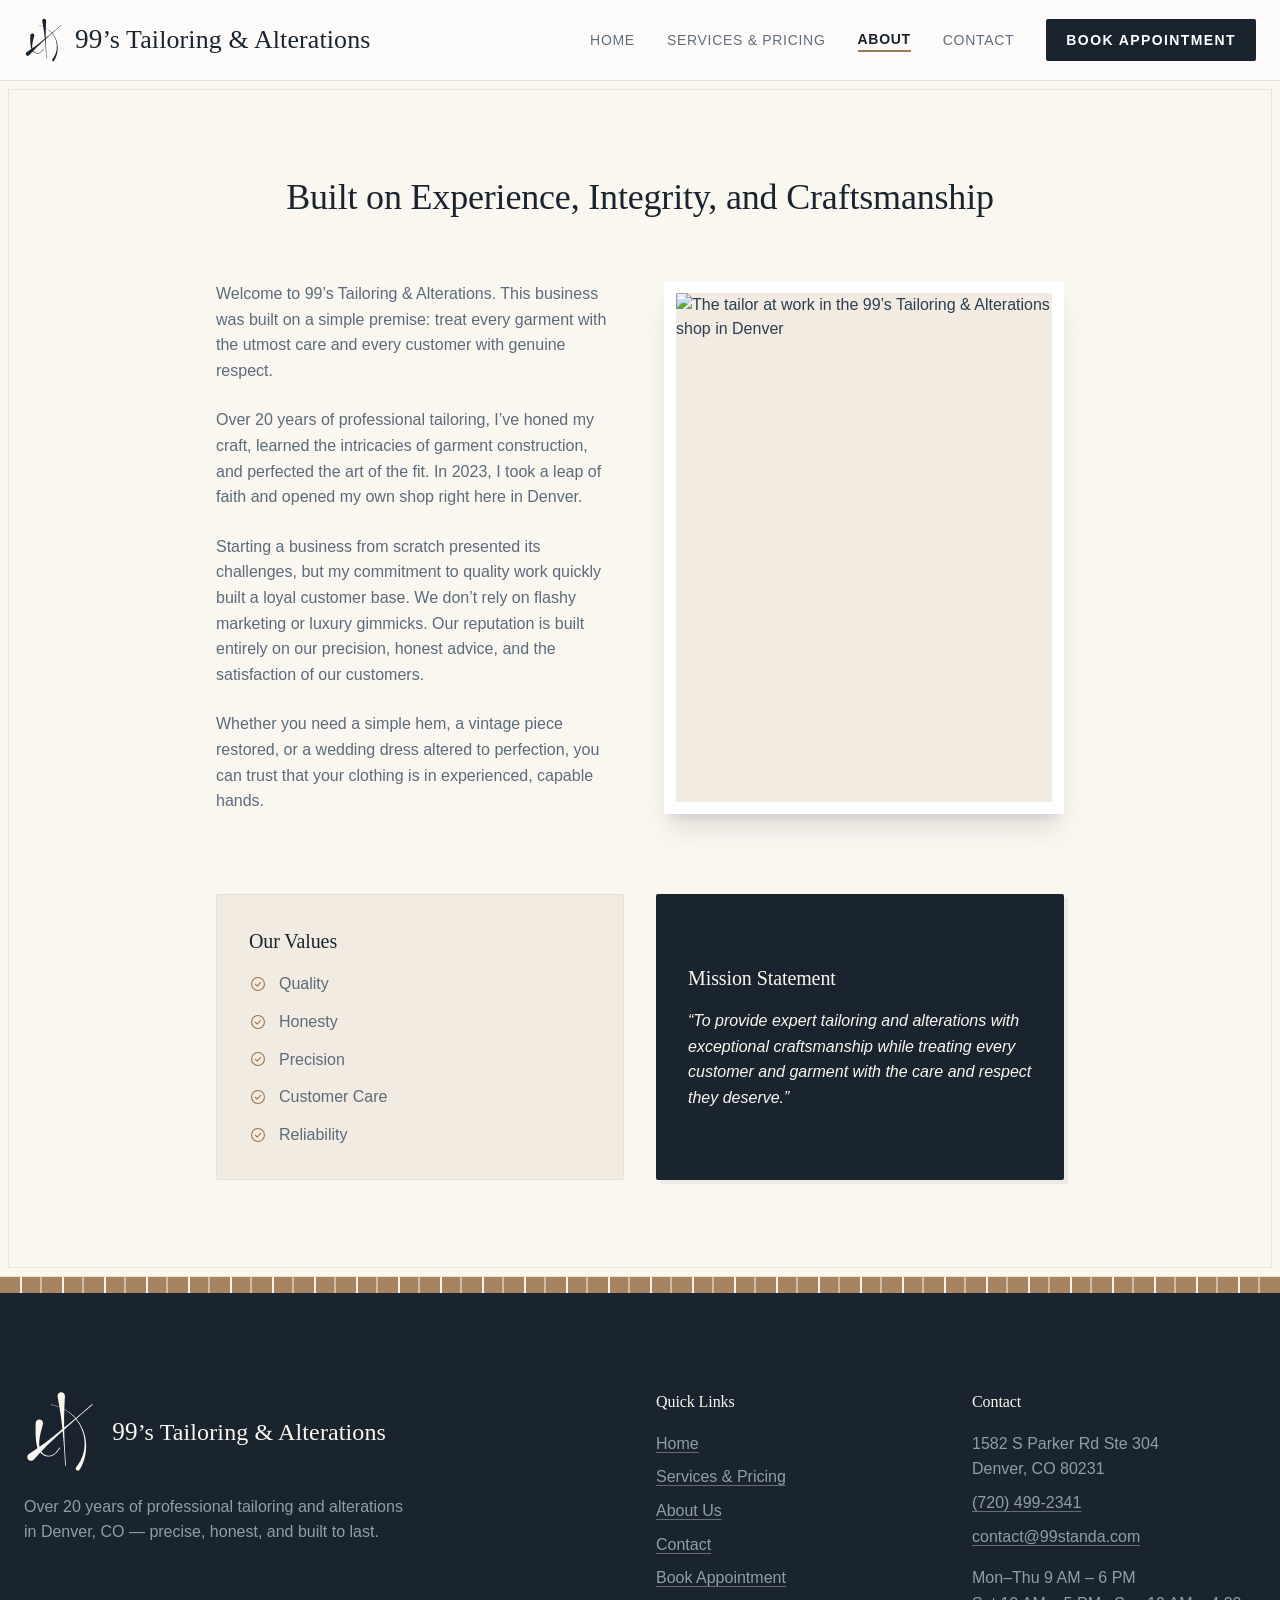
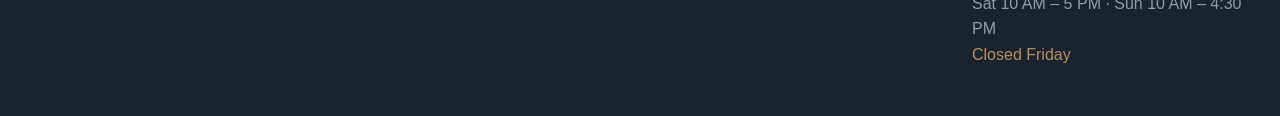
==== about/index.html @ 4c219a0f "Add files via upload" ====
<!DOCTYPE html>
<html lang="en-US">
<head>
<meta charset="UTF-8">
<meta name="viewport" content="width=device-width, initial-scale=1.0">
<title>About the Shop | 99’s Tailoring &amp; Alterations, Denver</title>
<meta name="description" content="Over 20 years at the bench. A one-person Denver tailoring shop built on precision, honest pricing and work that fits before it leaves.">
<link rel="canonical" href="https://www.99standa.com/about/">
<link rel="icon" type="image/svg+xml" href="../favicon.svg">
<link rel="alternate icon" type="image/png" href="../favicon.png">
<meta name="theme-color" content="#1A242F">
<meta property="og:type" content="website">
<meta property="og:site_name" content="99’s Tailoring &amp; Alterations">
<meta property="og:locale" content="en_US">
<meta property="og:title" content="About the Shop | 99’s Tailoring &amp; Alterations, Denver">
<meta property="og:description" content="Over 20 years at the bench. A one-person Denver tailoring shop built on precision, honest pricing and work that fits before it leaves.">
<meta property="og:url" content="https://www.99standa.com/about/">
<meta property="og:image" content="https://www.99standa.com/assets/img/og-image.jpg">
<meta property="og:image:width" content="1200">
<meta property="og:image:height" content="630">
<meta property="og:image:alt" content="Trimming a seam on a navy suit jacket at the sewing machine">
<meta name="twitter:card" content="summary_large_image">
<link rel="stylesheet" href="../assets/styles.css">

</head>
<body class="p-about bg-slate-50 text-slate-800 antialiased selection:bg-slate-200 selection:text-slate-900 flex flex-col min-h-screen">

<a class="skip-link" href="#main">Skip to content</a>

<svg width="0" height="0" style="position:absolute" aria-hidden="true" focusable="false"><defs>
      <symbol id="i-check-circle" viewBox="0 0 24 24">
        <circle cx="12" cy="12" r="8.6"/><path d="m8.4 12.2 2.5 2.5 4.7-4.9"/>
      </symbol>
      <symbol id="i-menu" viewBox="0 0 24 24"><path d="M4 7h16M4 12h16M4 17h16"/></symbol>
    </defs></svg>

<header class="bg-white/80 backdrop-blur-md border-b border-slate-200 sticky top-0 z-50">
      <div class="max-w-7xl mx-auto px-4 sm:px-6 h-20 flex items-center justify-between gap-3">
        <a href="../" class="flex items-center gap-2.5 sm:gap-3 min-w-0" aria-label="99&rsquo;s Tailoring &amp; Alterations — home">
          <img class="brand-mark" src="../assets/logo-navy.svg" alt="" width="39" height="46">
          <span class="brand-name text-slate-900 text-[1.02rem] sm:text-[1.34rem] lg:text-[1.5rem] xl:text-[1.62rem]"><span class="num">99</span>&rsquo;s Tailoring &amp; Alterations</span>
        </a>
        <nav aria-label="Main" class="hidden lg:flex items-center gap-5 xl:gap-8">
          <a href="../" class="nav-link text-sm font-medium text-slate-500 hover:text-slate-900 transition-colors">Home</a>
          <a href="../services/" class="nav-link text-sm font-medium text-slate-500 hover:text-slate-900 transition-colors">Services &amp; Pricing</a>
          <a href="../about/" class="nav-link text-sm text-slate-900 font-semibold" aria-current="page">About</a>
          <a href="../contact/" class="nav-link text-sm font-medium text-slate-500 hover:text-slate-900 transition-colors">Contact</a>
          <a href="../book/" class="bg-slate-900 text-white px-5 py-2.5 rounded-md text-sm font-medium hover:bg-slate-800 transition-colors shadow-sm">Book Appointment</a>
        </nav>
        <button id="mobile-menu-btn" class="lg:hidden text-slate-600 hover:text-slate-900 focus:outline-none flex-none" aria-label="Menu" aria-expanded="false" aria-controls="mobile-menu">
          <svg aria-hidden="true" focusable="false" class="ic ic-ink text-2xl" style="width:1.5rem;height:1.5rem"><use href="#i-menu"></use></svg>
        </button>
      </div>
      <nav id="mobile-menu" aria-label="Mobile" class="hidden lg:hidden bg-white border-b border-slate-200 absolute w-full left-0 top-20 shadow-sm">
        <div class="flex flex-col px-6 py-4 space-y-4">
          <a href="../" class="nav-link text-sm font-medium text-slate-500 hover:text-slate-900 block">Home</a>
          <a href="../services/" class="nav-link text-sm font-medium text-slate-500 hover:text-slate-900 block">Services &amp; Pricing</a>
          <a href="../about/" class="nav-link text-sm text-slate-900 font-semibold block" aria-current="page">About</a>
          <a href="../contact/" class="nav-link text-sm font-medium text-slate-500 hover:text-slate-900 block">Contact</a>
          <a href="../book/" class="nav-link text-sm font-medium text-slate-500 hover:text-slate-900 block">Book Appointment</a>
        </div>
      </nav>
    </header>

<main id="main" class="flex-grow flex flex-col bg-white">

        <section class="py-16 md:py-24 border-b border-slate-200">
          <div class="max-w-4xl mx-auto px-6">
            <div class="text-center mb-16">
              <h1 class="text-3xl md:text-4xl font-medium tracking-tight text-slate-900 mb-6">Built on Experience, Integrity, and Craftsmanship</h1>
            </div>
            <div class="grid md:grid-cols-2 gap-12 items-start mb-20">
              <div class="space-y-6 text-sm text-slate-600 leading-relaxed">
                <p>Welcome to 99&rsquo;s Tailoring &amp; Alterations. This business was built on a simple premise: treat every garment with the utmost care and every customer with genuine respect.</p>
                <p>Over 20 years of professional tailoring, I&rsquo;ve honed my craft, learned the intricacies of garment construction, and perfected the art of the fit. In 2023, I took a leap of faith and opened my own shop right here in Denver.</p>
                <p>Starting a business from scratch presented its challenges, but my commitment to quality work quickly built a loyal customer base. We don&rsquo;t rely on flashy marketing or luxury gimmicks. Our reputation is built entirely on our precision, honest advice, and the satisfaction of our customers.</p>
                <p>Whether you need a simple hem, a vintage piece restored, or a wedding dress altered to perfection, you can trust that your clothing is in experienced, capable hands.</p>
              </div>
              <div class="bg-slate-100 rounded-none overflow-hidden border-[12px] border-white shadow-xl aspect-[3/4]">
                <img src="../assets/img/about-shop.jpg" alt="The tailor at work in the 99&rsquo;s Tailoring &amp; Alterations shop in Denver" class="w-full h-full object-cover">
              </div>
            </div>
            <div class="grid md:grid-cols-2 gap-8">
              <div class="bg-slate-50 border border-slate-200 p-8 rounded-lg">
                <h2 class="text-xl font-medium tracking-tight text-slate-900 mb-4">Our Values</h2>
                <ul class="space-y-3">
                  <li class="flex items-center gap-3 text-sm text-slate-600"><svg aria-hidden="true" focusable="false" class="ic" style="width:18px;height:18px"><use href="#i-check-circle"></use></svg>Quality</li>
                  <li class="flex items-center gap-3 text-sm text-slate-600"><svg aria-hidden="true" focusable="false" class="ic" style="width:18px;height:18px"><use href="#i-check-circle"></use></svg>Honesty</li>
                  <li class="flex items-center gap-3 text-sm text-slate-600"><svg aria-hidden="true" focusable="false" class="ic" style="width:18px;height:18px"><use href="#i-check-circle"></use></svg>Precision</li>
                  <li class="flex items-center gap-3 text-sm text-slate-600"><svg aria-hidden="true" focusable="false" class="ic" style="width:18px;height:18px"><use href="#i-check-circle"></use></svg>Customer Care</li>
                  <li class="flex items-center gap-3 text-sm text-slate-600"><svg aria-hidden="true" focusable="false" class="ic" style="width:18px;height:18px"><use href="#i-check-circle"></use></svg>Reliability</li>
                </ul>
              </div>
              <div class="bg-slate-900 text-white p-8 rounded-lg shadow-sm flex flex-col justify-center theme-dark">
                <h2 class="text-xl font-medium tracking-tight mb-4 text-white">Mission Statement</h2>
                <p class="text-sm text-slate-300 leading-relaxed italic">&ldquo;To provide expert tailoring and alterations with exceptional craftsmanship while treating every customer and garment with the care and respect they deserve.&rdquo;</p>
              </div>
            </div>
          </div>
        </section>
</main>

<div class="w-full h-4 bg-[#9E7954] opacity-90" style="background-image: repeating-linear-gradient(to right, transparent, transparent 20px, #FAF6F0 20px, #FAF6F0 22px, transparent 22px, transparent 40px, rgba(250,246,240,0.5) 40px, rgba(250,246,240,0.5) 42px);"></div>
<footer class="bg-white border-t border-slate-200 py-12 mt-auto">
      <div class="max-w-7xl mx-auto px-6 grid md:grid-cols-4 gap-8">
        <div class="md:col-span-2">
          <div class="flex items-center gap-4 mb-5">
            <img class="brand-mark" src="../assets/logo-cream.svg" alt="" width="72" height="84">
            <span class="brand-name text-xl md:text-2xl" style="white-space:normal"><span class="num">99</span>&rsquo;s Tailoring &amp; Alterations</span>
          </div>
          <p class="text-sm text-slate-500 max-w-sm leading-relaxed mb-6">Over 20 years of professional tailoring and alterations in Denver, CO — precise, honest, and built to last.</p>
        </div>
        <div>
          <h2 class="text-sm font-medium text-slate-900 mb-4">Quick Links</h2>
          <ul class="space-y-2 text-sm text-slate-500">
            <li><a href="../" class="hover:text-slate-900 transition-colors">Home</a></li>
            <li><a href="../services/" class="hover:text-slate-900 transition-colors">Services &amp; Pricing</a></li>
            <li><a href="../about/" class="hover:text-slate-900 transition-colors">About Us</a></li>
            <li><a href="../contact/" class="hover:text-slate-900 transition-colors">Contact</a></li>
            <li><a href="../book/" class="hover:text-slate-900 transition-colors">Book Appointment</a></li>
          </ul>
        </div>
        <div>
          <h2 class="text-sm font-medium text-slate-900 mb-4">Contact</h2>
          <ul class="space-y-2 text-sm text-slate-500">
            <li>1582 S Parker Rd Ste 304<br>Denver, CO 80231</li>
            <li><a href="tel:+17204992341" class="hover:text-slate-900 transition-colors">(720) 499-2341</a></li>
            <li><a href="mailto:contact@99standa.com" class="hover:text-slate-900 transition-colors">contact@99standa.com</a></li>
            <li class="pt-2">Mon–Thu 9 AM – 6 PM<br>Sat 10 AM – 5 PM · Sun 10 AM – 4:30 PM<br><span class="text-slate-400">Closed Friday</span></li>
          </ul>
        </div>
      </div>
    </footer>

<script src="../assets/site.js" defer></script>

</body>
</html>
---- assets/styles.css ----
/* 99's Tailoring & Alterations
   Self-hosted typefaces, the Tailwind utilities these pages use, then the
   site's own styles. */
/* Typefaces served from this site, not from Google. Removes a
   third-party dependency and one round trip on every page load. */
@font-face{font-family:'Inter';font-style:normal;font-weight:400;font-display:swap;src:url('fonts/inter-latin-400-normal.woff2') format('woff2');}
@font-face{font-family:'Inter';font-style:normal;font-weight:500;font-display:swap;src:url('fonts/inter-latin-500-normal.woff2') format('woff2');}
@font-face{font-family:'Inter';font-style:normal;font-weight:600;font-display:swap;src:url('fonts/inter-latin-600-normal.woff2') format('woff2');}
@font-face{font-family:'EB Garamond';font-style:normal;font-weight:400;font-display:swap;src:url('fonts/eb-garamond-latin-400-normal.woff2') format('woff2');}
@font-face{font-family:'EB Garamond';font-style:normal;font-weight:500;font-display:swap;src:url('fonts/eb-garamond-latin-500-normal.woff2') format('woff2');}
@font-face{font-family:'EB Garamond';font-style:normal;font-weight:600;font-display:swap;src:url('fonts/eb-garamond-latin-600-normal.woff2') format('woff2');}
@font-face{font-family:'EB Garamond';font-style:italic;font-weight:400;font-display:swap;src:url('fonts/eb-garamond-latin-400-italic.woff2') format('woff2');}
@font-face{font-family:'Cormorant Garamond';font-style:normal;font-weight:500;font-display:swap;src:url('fonts/cormorant-garamond-latin-500-normal.woff2') format('woff2');}
@font-face{font-family:'Cormorant Garamond';font-style:italic;font-weight:400;font-display:swap;src:url('fonts/cormorant-garamond-latin-400-italic.woff2') format('woff2');}
*,:after,:before{--tw-border-spacing-x:0;--tw-border-spacing-y:0;--tw-translate-x:0;--tw-translate-y:0;--tw-rotate:0;--tw-skew-x:0;--tw-skew-y:0;--tw-scale-x:1;--tw-scale-y:1;--tw-pan-x: ;--tw-pan-y: ;--tw-pinch-zoom: ;--tw-scroll-snap-strictness:proximity;--tw-gradient-from-position: ;--tw-gradient-via-position: ;--tw-gradient-to-position: ;--tw-ordinal: ;--tw-slashed-zero: ;--tw-numeric-figure: ;--tw-numeric-spacing: ;--tw-numeric-fraction: ;--tw-ring-inset: ;--tw-ring-offset-width:0px;--tw-ring-offset-color:#fff;--tw-ring-color:rgba(59,130,246,.5);--tw-ring-offset-shadow:0 0 #0000;--tw-ring-shadow:0 0 #0000;--tw-shadow:0 0 #0000;--tw-shadow-colored:0 0 #0000;--tw-blur: ;--tw-brightness: ;--tw-contrast: ;--tw-grayscale: ;--tw-hue-rotate: ;--tw-invert: ;--tw-saturate: ;--tw-sepia: ;--tw-drop-shadow: ;--tw-backdrop-blur: ;--tw-backdrop-brightness: ;--tw-backdrop-contrast: ;--tw-backdrop-grayscale: ;--tw-backdrop-hue-rotate: ;--tw-backdrop-invert: ;--tw-backdrop-opacity: ;--tw-backdrop-saturate: ;--tw-backdrop-sepia: ;--tw-contain-size: ;--tw-contain-layout: ;--tw-contain-paint: ;--tw-contain-style: }::backdrop{--tw-border-spacing-x:0;--tw-border-spacing-y:0;--tw-translate-x:0;--tw-translate-y:0;--tw-rotate:0;--tw-skew-x:0;--tw-skew-y:0;--tw-scale-x:1;--tw-scale-y:1;--tw-pan-x: ;--tw-pan-y: ;--tw-pinch-zoom: ;--tw-scroll-snap-strictness:proximity;--tw-gradient-from-position: ;--tw-gradient-via-position: ;--tw-gradient-to-position: ;--tw-ordinal: ;--tw-slashed-zero: ;--tw-numeric-figure: ;--tw-numeric-spacing: ;--tw-numeric-fraction: ;--tw-ring-inset: ;--tw-ring-offset-width:0px;--tw-ring-offset-color:#fff;--tw-ring-color:rgba(59,130,246,.5);--tw-ring-offset-shadow:0 0 #0000;--tw-ring-shadow:0 0 #0000;--tw-shadow:0 0 #0000;--tw-shadow-colored:0 0 #0000;--tw-blur: ;--tw-brightness: ;--tw-contrast: ;--tw-grayscale: ;--tw-hue-rotate: ;--tw-invert: ;--tw-saturate: ;--tw-sepia: ;--tw-drop-shadow: ;--tw-backdrop-blur: ;--tw-backdrop-brightness: ;--tw-backdrop-contrast: ;--tw-backdrop-grayscale: ;--tw-backdrop-hue-rotate: ;--tw-backdrop-invert: ;--tw-backdrop-opacity: ;--tw-backdrop-saturate: ;--tw-backdrop-sepia: ;--tw-contain-size: ;--tw-contain-layout: ;--tw-contain-paint: ;--tw-contain-style: }/*! tailwindcss v3.4.17 | MIT License | https://tailwindcss.com*/*,:after,:before{box-sizing:border-box;border:0 solid #e5e7eb}:after,:before{--tw-content:""}:host,html{line-height:1.5;-webkit-text-size-adjust:100%;-moz-tab-size:4;-o-tab-size:4;tab-size:4;font-family:ui-sans-serif,system-ui,sans-serif,Apple Color Emoji,Segoe UI Emoji,Segoe UI Symbol,Noto Color Emoji;font-feature-settings:normal;font-variation-settings:normal;-webkit-tap-highlight-color:transparent}body{margin:0;line-height:inherit}hr{height:0;color:inherit;border-top-width:1px}abbr:where([title]){-webkit-text-decoration:underline dotted;text-decoration:underline dotted}h1,h2,h3,h4,h5,h6{font-size:inherit;font-weight:inherit}a{color:inherit;text-decoration:inherit}b,strong{font-weight:bolder}code,kbd,pre,samp{font-family:ui-monospace,SFMono-Regular,Menlo,Monaco,Consolas,Liberation Mono,Courier New,monospace;font-feature-settings:normal;font-variation-settings:normal;font-size:1em}small{font-size:80%}sub,sup{font-size:75%;line-height:0;position:relative;vertical-align:baseline}sub{bottom:-.25em}sup{top:-.5em}table{text-indent:0;border-color:inherit;border-collapse:collapse}button,input,optgroup,select,textarea{font-family:inherit;font-feature-settings:inherit;font-variation-settings:inherit;font-size:100%;font-weight:inherit;line-height:inherit;letter-spacing:inherit;color:inherit;margin:0;padding:0}button,select{text-transform:none}button,input:where([type=button]),input:where([type=reset]),input:where([type=submit]){-webkit-appearance:button;background-color:transparent;background-image:none}:-moz-focusring{outline:auto}:-moz-ui-invalid{box-shadow:none}progress{vertical-align:baseline}::-webkit-inner-spin-button,::-webkit-outer-spin-button{height:auto}[type=search]{-webkit-appearance:textfield;outline-offset:-2px}::-webkit-search-decoration{-webkit-appearance:none}::-webkit-file-upload-button{-webkit-appearance:button;font:inherit}summary{display:list-item}blockquote,dd,dl,figure,h1,h2,h3,h4,h5,h6,hr,p,pre{margin:0}fieldset{margin:0}fieldset,legend{padding:0}menu,ol,ul{list-style:none;margin:0;padding:0}dialog{padding:0}textarea{resize:vertical}input::-moz-placeholder,textarea::-moz-placeholder{opacity:1;color:#9ca3af}input::placeholder,textarea::placeholder{opacity:1;color:#9ca3af}[role=button],button{cursor:pointer}:disabled{cursor:default}audio,canvas,embed,iframe,img,object,svg,video{display:block;vertical-align:middle}img,video{max-width:100%;height:auto}[hidden]:where(:not([hidden=until-found])){display:none}.fixed{position:fixed}.absolute{position:absolute}.relative{position:relative}.sticky{position:sticky}.left-0{left:0}.top-0{top:0}.top-20{top:5rem}.z-10{z-index:10}.z-50{z-index:50}.m-0{margin:0}.mx-2{margin-left:.5rem;margin-right:.5rem}.mx-auto{margin-left:auto;margin-right:auto}.mb-1{margin-bottom:.25rem}.mb-1\.5{margin-bottom:.375rem}.mb-10{margin-bottom:2.5rem}.mb-12{margin-bottom:3rem}.mb-16{margin-bottom:4rem}.mb-2{margin-bottom:.5rem}.mb-20{margin-bottom:5rem}.mb-3{margin-bottom:.75rem}.mb-4{margin-bottom:1rem}.mb-5{margin-bottom:1.25rem}.mb-6{margin-bottom:1.5rem}.mb-8{margin-bottom:2rem}.ml-auto{margin-left:auto}.mr-auto{margin-right:auto}.mt-10{margin-top:2.5rem}.mt-12{margin-top:3rem}.mt-16{margin-top:4rem}.mt-2{margin-top:.5rem}.mt-6{margin-top:1.5rem}.mt-8{margin-top:2rem}.mt-auto{margin-top:auto}.block{display:block}.inline{display:inline}.flex{display:flex}.inline-flex{display:inline-flex}.grid{display:grid}.hidden{display:none}.aspect-\[3\/4\]{aspect-ratio:3/4}.aspect-square{aspect-ratio:1/1}.h-10{height:2.5rem}.h-12{height:3rem}.h-20{height:5rem}.h-4{height:1rem}.h-\[22rem\]{height:22rem}.h-full{height:100%}.min-h-screen{min-height:100vh}.w-10{width:2.5rem}.w-full{width:100%}.w-px{width:1px}.min-w-0{min-width:0}.max-w-3xl{max-width:48rem}.max-w-4xl{max-width:56rem}.max-w-5xl{max-width:64rem}.max-w-7xl{max-width:80rem}.max-w-sm{max-width:24rem}.max-w-xl{max-width:36rem}.flex-none{flex:none}.flex-grow{flex-grow:1}.resize-none{resize:none}.resize{resize:both}.grid-cols-2{grid-template-columns:repeat(2,minmax(0,1fr))}.flex-col{flex-direction:column}.flex-wrap{flex-wrap:wrap}.items-start{align-items:flex-start}.items-end{align-items:flex-end}.items-center{align-items:center}.items-baseline{align-items:baseline}.justify-center{justify-content:center}.justify-between{justify-content:space-between}.gap-0\.5{gap:.125rem}.gap-1{gap:.25rem}.gap-1\.5{gap:.375rem}.gap-10{gap:2.5rem}.gap-12{gap:3rem}.gap-2{gap:.5rem}.gap-2\.5{gap:.625rem}.gap-3{gap:.75rem}.gap-4{gap:1rem}.gap-5{gap:1.25rem}.gap-8{gap:2rem}.gap-x-4{-moz-column-gap:1rem;column-gap:1rem}.gap-y-2\.5{row-gap:.625rem}.space-y-12>:not([hidden])~:not([hidden]){--tw-space-y-reverse:0;margin-top:calc(3rem*(1 - var(--tw-space-y-reverse)));margin-bottom:calc(3rem*var(--tw-space-y-reverse))}.space-y-2>:not([hidden])~:not([hidden]){--tw-space-y-reverse:0;margin-top:calc(.5rem*(1 - var(--tw-space-y-reverse)));margin-bottom:calc(.5rem*var(--tw-space-y-reverse))}.space-y-3>:not([hidden])~:not([hidden]){--tw-space-y-reverse:0;margin-top:calc(.75rem*(1 - var(--tw-space-y-reverse)));margin-bottom:calc(.75rem*var(--tw-space-y-reverse))}.space-y-4>:not([hidden])~:not([hidden]){--tw-space-y-reverse:0;margin-top:calc(1rem*(1 - var(--tw-space-y-reverse)));margin-bottom:calc(1rem*var(--tw-space-y-reverse))}.space-y-6>:not([hidden])~:not([hidden]){--tw-space-y-reverse:0;margin-top:calc(1.5rem*(1 - var(--tw-space-y-reverse)));margin-bottom:calc(1.5rem*var(--tw-space-y-reverse))}.overflow-hidden{overflow:hidden}.break-all{word-break:break-all}.rounded-lg{border-radius:.5rem}.rounded-md{border-radius:.375rem}.rounded-none{border-radius:0}.border{border-width:1px}.border-8{border-width:8px}.border-\[12px\]{border-width:12px}.border-b{border-bottom-width:1px}.border-t{border-top-width:1px}.border-dotted{border-style:dotted}.border-slate-100{--tw-border-opacity:1;border-color:rgb(241 245 249/var(--tw-border-opacity,1))}.border-slate-200{--tw-border-opacity:1;border-color:rgb(226 232 240/var(--tw-border-opacity,1))}.border-slate-200\/60{border-color:rgba(226,232,240,.6)}.border-slate-300{--tw-border-opacity:1;border-color:rgb(203 213 225/var(--tw-border-opacity,1))}.border-slate-900{--tw-border-opacity:1;border-color:rgb(15 23 42/var(--tw-border-opacity,1))}.border-white{--tw-border-opacity:1;border-color:rgb(255 255 255/var(--tw-border-opacity,1))}.bg-\[\#9E7954\]{--tw-bg-opacity:1;background-color:rgb(158 121 84/var(--tw-bg-opacity,1))}.bg-\[var\(--border-cream\)\]{background-color:var(--border-cream)}.bg-slate-100{--tw-bg-opacity:1;background-color:rgb(241 245 249/var(--tw-bg-opacity,1))}.bg-slate-50{--tw-bg-opacity:1;background-color:rgb(248 250 252/var(--tw-bg-opacity,1))}.bg-slate-900{--tw-bg-opacity:1;background-color:rgb(15 23 42/var(--tw-bg-opacity,1))}.bg-white{--tw-bg-opacity:1;background-color:rgb(255 255 255/var(--tw-bg-opacity,1))}.bg-white\/80{background-color:hsla(0,0%,100%,.8)}.object-cover{-o-object-fit:cover;object-fit:cover}.object-center{-o-object-position:center;object-position:center}.object-top{-o-object-position:top;object-position:top}.p-4{padding:1rem}.p-5{padding:1.25rem}.p-6{padding:1.5rem}.p-8{padding:2rem}.px-3{padding-left:.75rem;padding-right:.75rem}.px-4{padding-left:1rem;padding-right:1rem}.px-5{padding-left:1.25rem;padding-right:1.25rem}.px-6{padding-left:1.5rem;padding-right:1.5rem}.py-10{padding-top:2.5rem;padding-bottom:2.5rem}.py-12{padding-top:3rem;padding-bottom:3rem}.py-16{padding-top:4rem;padding-bottom:4rem}.py-2{padding-top:.5rem;padding-bottom:.5rem}.py-2\.5{padding-top:.625rem;padding-bottom:.625rem}.py-20{padding-top:5rem;padding-bottom:5rem}.py-3\.5{padding-top:.875rem;padding-bottom:.875rem}.py-4{padding-top:1rem;padding-bottom:1rem}.py-5{padding-top:1.25rem;padding-bottom:1.25rem}.pb-2{padding-bottom:.5rem}.pl-2{padding-left:.5rem}.pl-5{padding-left:1.25rem}.pr-2{padding-right:.5rem}.pr-5{padding-right:1.25rem}.pt-2{padding-top:.5rem}.text-left{text-align:left}.text-center{text-align:center}.font-serif{font-family:ui-serif,Georgia,Cambria,Times New Roman,Times,serif}.text-2xl{font-size:1.5rem;line-height:2rem}.text-3xl{font-size:1.875rem;line-height:2.25rem}.text-4xl{font-size:2.25rem;line-height:2.5rem}.text-\[1\.02rem\]{font-size:1.02rem}.text-base{font-size:1rem;line-height:1.5rem}.text-lg{font-size:1.125rem;line-height:1.75rem}.text-sm{font-size:.875rem;line-height:1.25rem}.text-xl{font-size:1.25rem;line-height:1.75rem}.text-xs{font-size:.75rem;line-height:1rem}.font-light{font-weight:300}.font-medium{font-weight:500}.font-normal{font-weight:400}.font-semibold{font-weight:600}.uppercase{text-transform:uppercase}.italic{font-style:italic}.not-italic{font-style:normal}.leading-relaxed{line-height:1.625}.leading-tight{line-height:1.25}.tracking-tight{letter-spacing:-.025em}.tracking-wide{letter-spacing:.025em}.tracking-widest{letter-spacing:.1em}.text-slate-300{--tw-text-opacity:1;color:rgb(203 213 225/var(--tw-text-opacity,1))}.text-slate-400{--tw-text-opacity:1;color:rgb(148 163 184/var(--tw-text-opacity,1))}.text-slate-500{--tw-text-opacity:1;color:rgb(100 116 139/var(--tw-text-opacity,1))}.text-slate-600{--tw-text-opacity:1;color:rgb(71 85 105/var(--tw-text-opacity,1))}.text-slate-700{--tw-text-opacity:1;color:rgb(51 65 85/var(--tw-text-opacity,1))}.text-slate-800{--tw-text-opacity:1;color:rgb(30 41 59/var(--tw-text-opacity,1))}.text-slate-900{--tw-text-opacity:1;color:rgb(15 23 42/var(--tw-text-opacity,1))}.text-white{--tw-text-opacity:1;color:rgb(255 255 255/var(--tw-text-opacity,1))}.antialiased{-webkit-font-smoothing:antialiased;-moz-osx-font-smoothing:grayscale}.opacity-90{opacity:.9}.shadow-2xl{--tw-shadow:0 25px 50px -12px rgba(0,0,0,.25);--tw-shadow-colored:0 25px 50px -12px var(--tw-shadow-color)}.shadow-2xl,.shadow-sm{box-shadow:var(--tw-ring-offset-shadow,0 0 #0000),var(--tw-ring-shadow,0 0 #0000),var(--tw-shadow)}.shadow-sm{--tw-shadow:0 1px 2px 0 rgba(0,0,0,.05);--tw-shadow-colored:0 1px 2px 0 var(--tw-shadow-color)}.shadow-xl{--tw-shadow:0 20px 25px -5px rgba(0,0,0,.1),0 8px 10px -6px rgba(0,0,0,.1);--tw-shadow-colored:0 20px 25px -5px var(--tw-shadow-color),0 8px 10px -6px var(--tw-shadow-color);box-shadow:var(--tw-ring-offset-shadow,0 0 #0000),var(--tw-ring-shadow,0 0 #0000),var(--tw-shadow)}.backdrop-blur-md{--tw-backdrop-blur:blur(12px);-webkit-backdrop-filter:var(--tw-backdrop-blur) var(--tw-backdrop-brightness) var(--tw-backdrop-contrast) var(--tw-backdrop-grayscale) var(--tw-backdrop-hue-rotate) var(--tw-backdrop-invert) var(--tw-backdrop-opacity) var(--tw-backdrop-saturate) var(--tw-backdrop-sepia);backdrop-filter:var(--tw-backdrop-blur) var(--tw-backdrop-brightness) var(--tw-backdrop-contrast) var(--tw-backdrop-grayscale) var(--tw-backdrop-hue-rotate) var(--tw-backdrop-invert) var(--tw-backdrop-opacity) var(--tw-backdrop-saturate) var(--tw-backdrop-sepia)}.transition-colors{transition-property:color,background-color,border-color,text-decoration-color,fill,stroke;transition-timing-function:cubic-bezier(.4,0,.2,1);transition-duration:.15s}.selection\:bg-slate-200 ::-moz-selection{--tw-bg-opacity:1;background-color:rgb(226 232 240/var(--tw-bg-opacity,1))}.selection\:bg-slate-200 ::selection{--tw-bg-opacity:1;background-color:rgb(226 232 240/var(--tw-bg-opacity,1))}.selection\:text-slate-900 ::-moz-selection{--tw-text-opacity:1;color:rgb(15 23 42/var(--tw-text-opacity,1))}.selection\:text-slate-900 ::selection{--tw-text-opacity:1;color:rgb(15 23 42/var(--tw-text-opacity,1))}.selection\:bg-slate-200::-moz-selection{--tw-bg-opacity:1;background-color:rgb(226 232 240/var(--tw-bg-opacity,1))}.selection\:bg-slate-200::selection{--tw-bg-opacity:1;background-color:rgb(226 232 240/var(--tw-bg-opacity,1))}.selection\:text-slate-900::-moz-selection{--tw-text-opacity:1;color:rgb(15 23 42/var(--tw-text-opacity,1))}.selection\:text-slate-900::selection{--tw-text-opacity:1;color:rgb(15 23 42/var(--tw-text-opacity,1))}.hover\:border-slate-200:hover{--tw-border-opacity:1;border-color:rgb(226 232 240/var(--tw-border-opacity,1))}.hover\:border-slate-300:hover{--tw-border-opacity:1;border-color:rgb(203 213 225/var(--tw-border-opacity,1))}.hover\:bg-slate-50:hover{--tw-bg-opacity:1;background-color:rgb(248 250 252/var(--tw-bg-opacity,1))}.hover\:bg-slate-800:hover{--tw-bg-opacity:1;background-color:rgb(30 41 59/var(--tw-bg-opacity,1))}.hover\:text-slate-600:hover{--tw-text-opacity:1;color:rgb(71 85 105/var(--tw-text-opacity,1))}.hover\:text-slate-900:hover{--tw-text-opacity:1;color:rgb(15 23 42/var(--tw-text-opacity,1))}.hover\:underline:hover{text-decoration-line:underline}.focus\:border-slate-400:focus{--tw-border-opacity:1;border-color:rgb(148 163 184/var(--tw-border-opacity,1))}.focus\:outline-none:focus{outline:2px solid transparent;outline-offset:2px}.focus\:ring-1:focus{--tw-ring-offset-shadow:var(--tw-ring-inset) 0 0 0 var(--tw-ring-offset-width) var(--tw-ring-offset-color);--tw-ring-shadow:var(--tw-ring-inset) 0 0 0 calc(1px + var(--tw-ring-offset-width)) var(--tw-ring-color);box-shadow:var(--tw-ring-offset-shadow),var(--tw-ring-shadow),var(--tw-shadow,0 0 #0000)}.focus\:ring-slate-400:focus{--tw-ring-opacity:1;--tw-ring-color:rgb(148 163 184/var(--tw-ring-opacity,1))}@media (min-width:640px){.sm\:block{display:block}.sm\:h-96{height:24rem}.sm\:w-auto{width:auto}.sm\:grid-cols-3{grid-template-columns:repeat(3,minmax(0,1fr))}.sm\:flex-row{flex-direction:row}.sm\:items-start{align-items:flex-start}.sm\:gap-3{gap:.75rem}.sm\:gap-6{gap:1.5rem}.sm\:px-6{padding-left:1.5rem;padding-right:1.5rem}.sm\:px-8{padding-left:2rem;padding-right:2rem}.sm\:text-5xl{font-size:3rem;line-height:1}.sm\:text-\[1\.34rem\]{font-size:1.34rem}.sm\:text-sm{font-size:.875rem;line-height:1.25rem}}@media (min-width:768px){.md\:col-span-2{grid-column:span 2/span 2}.md\:col-span-5{grid-column:span 5/span 5}.md\:col-span-7{grid-column:span 7/span 7}.md\:mb-0{margin-bottom:0}.md\:mb-10{margin-bottom:2.5rem}.md\:mb-8{margin-bottom:2rem}.md\:mt-0{margin-top:0}.md\:flex{display:flex}.md\:hidden{display:none}.md\:h-\[40rem\]{height:40rem}.md\:grid-cols-12{grid-template-columns:repeat(12,minmax(0,1fr))}.md\:grid-cols-2{grid-template-columns:repeat(2,minmax(0,1fr))}.md\:grid-cols-3{grid-template-columns:repeat(3,minmax(0,1fr))}.md\:grid-cols-4{grid-template-columns:repeat(4,minmax(0,1fr))}.md\:justify-start{justify-content:flex-start}.md\:gap-12{gap:3rem}.md\:gap-4{gap:1rem}.md\:gap-6{gap:1.5rem}.md\:gap-8{gap:2rem}.md\:gap-x-6{-moz-column-gap:1.5rem;column-gap:1.5rem}.md\:gap-y-3{row-gap:.75rem}.md\:border-\[16px\]{border-width:16px}.md\:p-8{padding:2rem}.md\:py-24{padding-top:6rem;padding-bottom:6rem}.md\:py-3{padding-top:.75rem;padding-bottom:.75rem}.md\:text-left{text-align:left}.md\:text-2xl{font-size:1.5rem;line-height:2rem}.md\:text-3xl{font-size:1.875rem;line-height:2.25rem}.md\:text-4xl{font-size:2.25rem;line-height:2.5rem}.md\:text-6xl{font-size:3.75rem;line-height:1}.md\:text-xl{font-size:1.25rem;line-height:1.75rem}}@media (min-width:1024px){.lg\:flex{display:flex}.lg\:hidden{display:none}.lg\:text-\[1\.5rem\]{font-size:1.5rem}}@media (min-width:1280px){.xl\:gap-8{gap:2rem}.xl\:text-\[1\.62rem\]{font-size:1.62rem}}
:root {
        --bg-cream: #FAF6F0;
        --bg-warm: #F2EBE1;
        --navy-dark: #1A242F;
        --navy-light: #2C3E50;
        --accent-brown: #9E7954;
        --border-cream: #E8DFD3;
      }
      body { background-color: var(--bg-cream) !important; color: var(--navy-light) !important; font-family: 'Inter', sans-serif; }
      h1, h2, .font-serif { font-family: 'EB Garamond', Georgia, serif !important; font-weight: 500 !important; color: var(--navy-dark) !important; letter-spacing: -0.005em !important; }
      h3 { font-family: 'EB Garamond', Georgia, serif !important; color: var(--navy-dark) !important; font-weight: 500 !important; }
      .bg-white { background-color: var(--bg-cream) !important; }
      .bg-slate-50, .bg-slate-100 { background-color: var(--bg-warm) !important; }
      .bg-slate-900 { background-color: var(--navy-dark) !important; }
      .text-slate-900 { color: var(--navy-dark) !important; }
      .text-slate-800 { color: var(--navy-light) !important; }
      .text-slate-600 { color: #5C6B7A !important; }
      .text-slate-500 { color: #5F6E7E !important; }   /* was #738496 — 3.6:1 on cream */
      .text-slate-400 { color: #7A5C3E !important; }   /* was #9E7954 — 3.7:1 on cream */
      .border-slate-200, .border-slate-100 { border-color: var(--border-cream) !important; }
      .border-slate-300 { border-color: #D5C8B8 !important; }
      button.bg-slate-900, button.text-slate-900, a.bg-slate-900, a.border-slate-200 { border-radius: 2px !important; text-transform: uppercase !important; letter-spacing: 0.1em !important; font-size: 0.75rem !important; font-weight: 600 !important; box-shadow: none !important; }
      .nav-link { text-transform: uppercase; letter-spacing: 0.05em; font-size: 0.8rem !important; }
      .nav-link.text-slate-900 { border-bottom: 2px solid var(--accent-brown); }
      main section { position: relative; }
      main section::before { content: ''; position: absolute; top: 8px; left: 8px; right: 8px; bottom: 8px; border: 1px solid rgba(158, 121, 84, 0.15); pointer-events: none; z-index: 0; }
      main section > div { position: relative; z-index: 1; }
      img { border-radius: 2px !important; }
      .aspect-square { aspect-ratio: 3 / 4 !important; border-radius: 2px !important; }
      .shadow-sm { box-shadow: 4px 4px 0px rgba(26, 36, 47, 0.05) !important; }
      .border-dotted { border-bottom-width: 2px !important; border-bottom-style: dotted !important; }
      footer { background-color: var(--navy-dark) !important; color: var(--bg-cream) !important; border-top: none !important; padding-top: 6rem !important; }
      footer .text-slate-900, footer h4, footer span { color: var(--bg-cream) !important; }
      footer .text-slate-500, footer p { color: #8F9FA3 !important; }
      footer .border-slate-100 { border-color: rgba(255,255,255,0.1) !important; }
      footer a:hover { color: #FFF !important; }
      .theme-dark { background-color: var(--navy-dark) !important; }
      /* `a` is here because the navigating buttons in this band are links, not
         <button>s — without it "Learn More" paints navy on navy. */
      .theme-dark h2, .theme-dark p, .theme-dark a, .theme-dark button { color: var(--bg-cream) !important; }
      .theme-dark a, .theme-dark button { border-color: var(--bg-cream) !important; }
      .theme-dark::before { border-color: rgba(250, 246, 240, 0.1) !important; }
      /* Scoped to desktop: at 1-0-1 this outranks Tailwind's py-* utilities,
         so unscoped it forced 112px of padding onto the mobile hero too. */
      @media (min-width: 768px) { body.p-home main section { padding-top: 7rem; padding-bottom: 7rem; } }
      @media (min-width: 768px) { body.p-home .hero-grid { gap: 4rem; } }
      body.p-services h2.text-lg { font-size: 1.5rem !important; font-family: 'EB Garamond', Georgia, serif !important; color: var(--navy-dark) !important; border-bottom: 2px solid var(--accent-brown) !important; padding-bottom: 0.75rem !important; margin-bottom: 1.5rem !important; }
      body.p-home .grid.md\:grid-cols-3 > div { border-top: 4px solid var(--accent-brown) !important; border-radius: 0 !important; }
      .rounded-lg, .rounded-md { border-radius: 2px !important; }
      /* Tailwind's focus:outline-none leaves a *transparent* outline, so the
         mobile menu button and the form fields had no visible focus at all. */
      a:focus-visible, button:focus-visible, input:focus-visible,
      textarea:focus-visible, [tabindex]:focus-visible {
        outline: 2px solid var(--navy-dark) !important;
        outline-offset: 2px !important;
        border-radius: 2px;
      }
      #contact-form input:focus-visible, #contact-form textarea:focus-visible {
        outline-color: var(--accent-brown) !important;
      }
      .skip-link {
        position: absolute; left: 8px; top: -60px; z-index: 100;
        background: var(--navy-dark); color: var(--bg-cream);
        padding: 10px 16px; font-size: .8rem; font-weight: 600;
        letter-spacing: .08em; text-transform: uppercase; border-radius: 2px;
        transition: top .15s ease;
      }
      .skip-link:focus { top: 8px; }
      footer a { text-decoration: underline; text-underline-offset: 3px;
                 text-decoration-color: rgba(250,246,240,.35); }
      footer a:hover { text-decoration-color: currentColor; }
      @media (prefers-reduced-motion: reduce) {
        *, *::before, *::after { animation-duration: .01ms !important;
          animation-iteration-count: 1 !important; transition-duration: .01ms !important; }
        html { scroll-behavior: auto !important; }
      }
      /* Body copy at 16px and buttons at 14px. The original 14/12 is fine on a
         laptop but tight for a walk-in clientele reading a price list on a phone. */
      .text-sm { font-size: 1rem; line-height: 1.6; }
      .text-xs { font-size: .8125rem; }
      #contact-form label { font-size: .8125rem; }
      button.bg-slate-900, button.text-slate-900, a.bg-slate-900,
      a.border-slate-200 { font-size: .875rem !important; }
      .nav-link { font-size: .875rem !important; }
      /* .bg-white outranks the bare `footer` selector, so the footer was
         painting cream and hiding its own cream-coloured headings. */
      footer.bg-white { background-color: var(--navy-dark) !important; }
      footer .text-slate-400 { color: #B98F62 !important; }
    
body { font-family: 'Inter', sans-serif; }
      ::-webkit-scrollbar { width: 8px; }
      ::-webkit-scrollbar-track { background: #f1f5f9; }
      ::-webkit-scrollbar-thumb { background: #cbd5e1; border-radius: 4px; }
      ::-webkit-scrollbar-thumb:hover { background: #94a3b8; }
      /* ---- Brand lockup ------------------------------------------------ */
      /* Lining figures, so "99's Tailoring & Alterations" sits on one even
         baseline rather than dropping the 9s below it. */
      .brand-name {
        font-family: 'EB Garamond', Georgia, serif;
        font-weight: 500;
        font-feature-settings: 'lnum' 1, 'onum' 0;
        font-variant-numeric: lining-nums;
        letter-spacing: 0.005em;
        white-space: nowrap;
        line-height: 1;
      }
      /* Only the two numerals come from Cormorant Garamond — a finer nine with
         a smaller bowl and a longer tail. Its cap height measures 4.8% under
         EB Garamond's, so the em size below puts the figures back level with
         the letters at every one of the responsive sizes. */
      .brand-name .num {
        font-family: 'Cormorant Garamond', Georgia, serif;
        font-weight: 500;
        font-size: 1.048em;
        font-variant-numeric: lining-nums;
        font-feature-settings: 'lnum' 1, 'onum' 0;
      }
      /* The mark is drawn as vector art, so it stays crisp at any size and
         takes its colour from the text around it — navy in the header,
         cream on the navy footer. No box needed. */
      /* Colour and halo are baked into the artwork, so nothing here paints it. */
      .brand-mark { display: block; flex: none; width: auto; }
      /* Heights are 8.24% over the old 34 / 42 / 78 because the viewBox now
         carries 40 units of padding on each side for the halo to render into.
         The mark itself lands at exactly the size it was before. */
      header .brand-mark { height: 36.8px; }
      @media (min-width: 640px) { header .brand-mark { height: 45.5px; } }
      footer .brand-mark { height: 84.4px; }

      /* ---- Icon system -------------------------------------------------- */
      .ic { width: 1em; height: 1em; display: inline-block; vertical-align: -0.125em;
            fill: none; stroke: currentColor; stroke-width: 1.5;
            stroke-linecap: round; stroke-linejoin: round; color: var(--accent-brown); }
      .ic-fill { fill: currentColor; stroke: none; }
      .ic-ink { color: var(--navy-light); }
      .ic-star { color: var(--accent-brown); }

      /* ---- Google review header ----------------------------------------- */
      /* Cormorant Garamond has a small x-height — measured, it runs 7.6% under
         the Crimson Pro this replaced — so the sizes below are scaled to land
         at the same optical size rather than the same nominal one. */
      .pull-quote { font-family: 'Cormorant Garamond', Georgia, serif !important;
                    font-style: italic; font-weight: 400;
                    font-size: 1.755rem; line-height: 1.5;
                    /* Cormorant defaults to old-style figures, which drops the
                       3 of 2023 below the baseline. Line them up. */
                    font-variant-numeric: lining-nums;
                    font-feature-settings: 'lnum' 1, 'onum' 0; }
      @media (min-width: 768px) { .pull-quote { font-size: 2.1rem; } }
      /* A grid, not multicol: with only three cards on the page, balanced
         columns would stack two of them and leave the third empty. */
      .review-columns { display: grid; grid-template-columns: 1fr; gap: 1.5rem;
                        align-items: stretch; }
      @media (min-width: 768px)  { .review-columns { grid-template-columns: repeat(2, 1fr); } }
      @media (min-width: 1024px) { .review-columns { grid-template-columns: repeat(3, 1fr); } }
      .review-card { display: flex; flex-direction: column; }
      .review-card > cite { margin-top: auto; }   /* names line up along the bottom */
      .review-card[hidden] { display: none; }

      /* ---- All-reviews overlay ------------------------------------------ */
      .review-dialog { width: min(44rem, calc(100vw - 2rem)); max-height: min(86vh, 50rem);
                       padding: 0; border: 1px solid var(--border-cream); border-radius: 3px;
                       background: var(--bg-cream); color: inherit;
                       box-shadow: 0 24px 64px rgba(26,36,47,0.30);
                       display: flex; flex-direction: column; overflow: hidden; }
      .review-dialog:not([open]) { display: none; }
      .review-dialog::backdrop { background: rgba(26,36,47,0.45); }
      @media (prefers-reduced-motion: no-preference) {
        .review-dialog[open] { animation: dialog-rise 0.22s ease-out; }
        @keyframes dialog-rise { from { opacity: 0; transform: translateY(10px); } }
      }
      .review-dialog-head { display: flex; align-items: center; justify-content: space-between;
                            gap: 1rem; padding: 1.15rem 1.5rem;
                            border-bottom: 1px solid var(--border-cream); }
      .review-dialog-body { flex: 1 1 auto; overflow-y: auto; overscroll-behavior: contain;
                            padding: 1.5rem; }
      .review-dialog-body .review-card { margin: 0 0 1rem; }
      .review-dialog-body .review-card:last-child { margin-bottom: 0; }
      .review-dialog-foot { padding: 1rem 1.5rem; text-align: center;
                            border-top: 1px solid var(--border-cream); }
      .review-close { display: inline-flex; align-items: center; justify-content: center;
                      width: 2.25rem; height: 2.25rem; flex: none; border-radius: 3px;
                      border: 1px solid var(--border-cream); background: #fff;
                      transition: background-color 0.15s ease; }
      .review-close:hover { background: var(--bg-warm); }
      /* The page itself is blurred, rather than the backdrop, because a modal
         <dialog> sits in the top layer and ancestor filters never reach it. */
      body > header, body > main, body > footer { transition: filter 0.22s ease; }
      body.reviews-open { overflow: hidden; }
      body.reviews-open > header,
      body.reviews-open > main,
      body.reviews-open > footer { filter: blur(5px); }
      @media (prefers-reduced-motion: reduce) {
        body > header, body > main, body > footer { transition: none; }
      }
      .g-card { background: var(--bg-cream); border: 1px solid var(--border-cream);
                box-shadow: 4px 4px 0 rgba(26,36,47,0.05); border-radius: 2px; }
      .g-rating { font-family: 'EB Garamond', Georgia, serif; font-weight: 500; color: var(--navy-dark);
                  line-height: 1; }
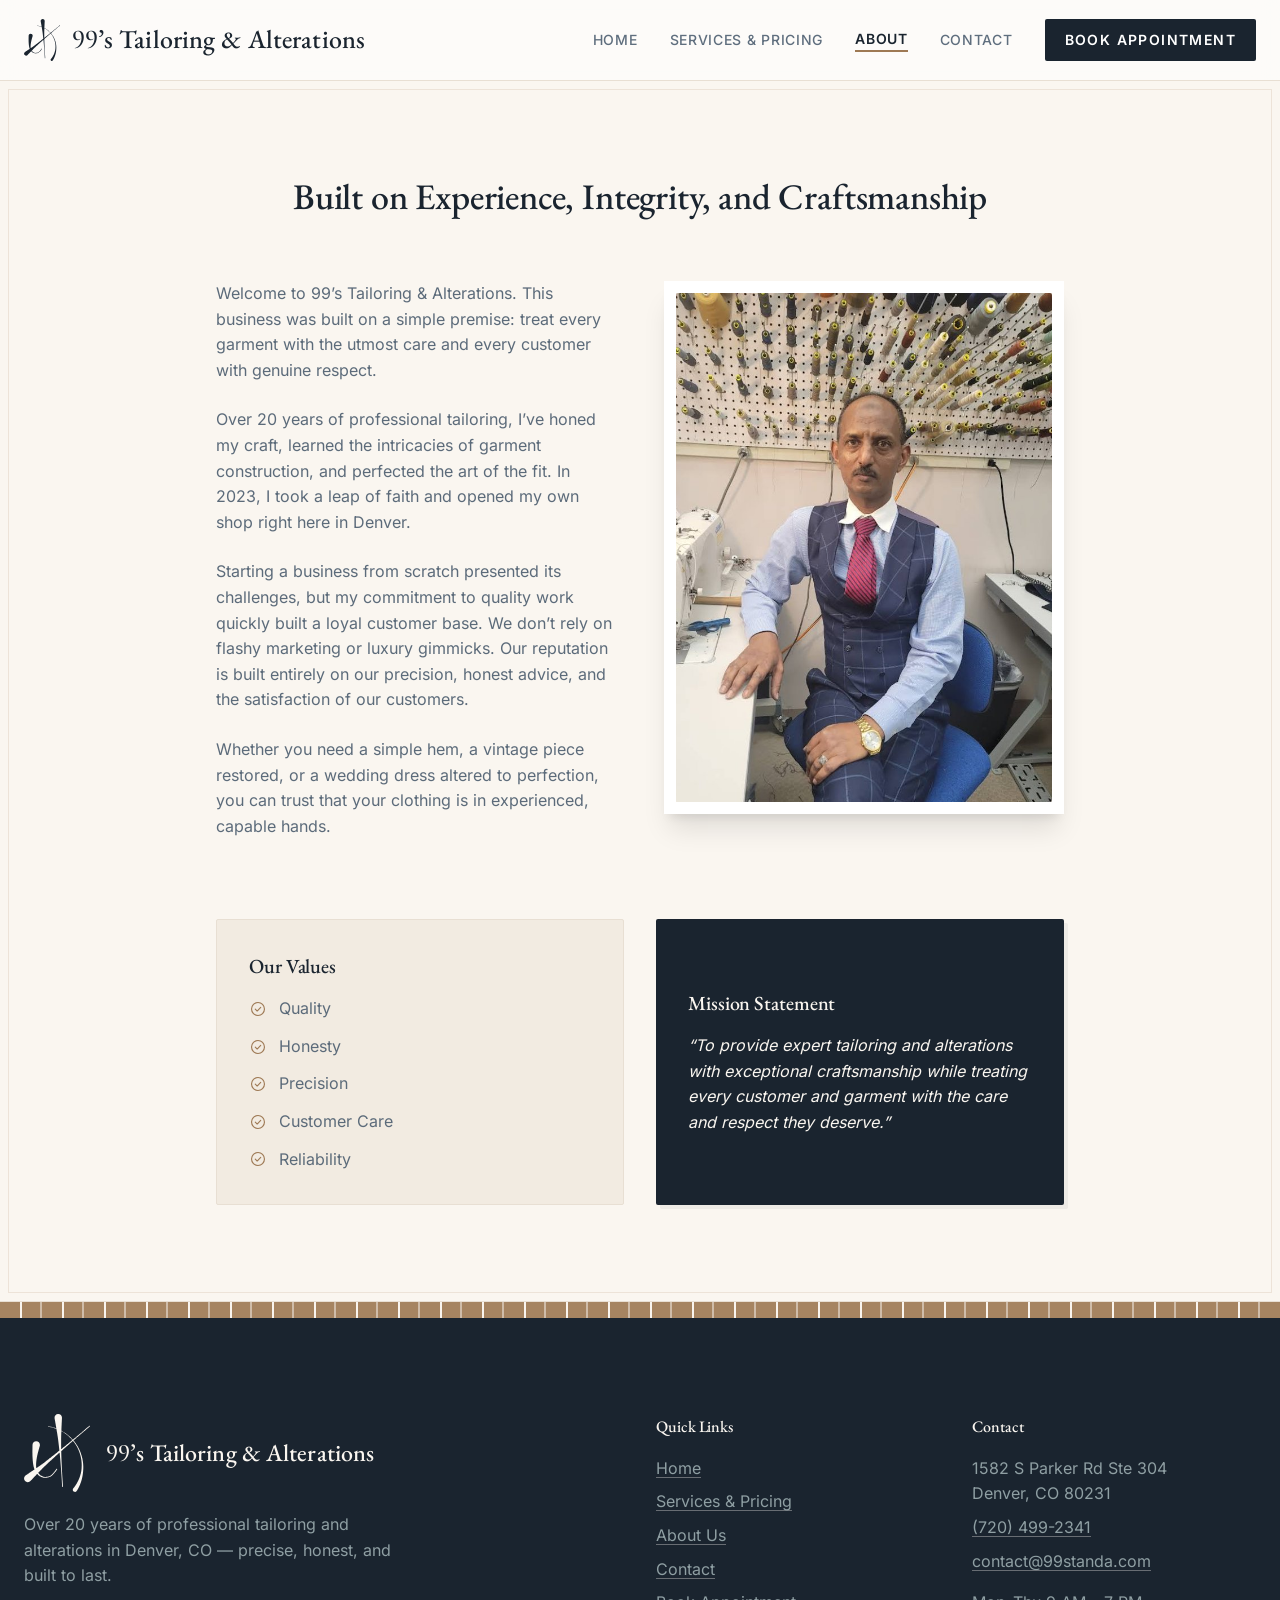
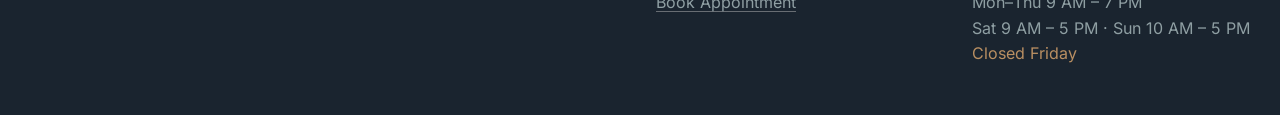
==== commit cdcde0b9: "Add files via upload" ====
--- a/about/index.html
+++ b/about/index.html
@@ -37,7 +37,7 @@
 <header class="bg-white/80 backdrop-blur-md border-b border-slate-200 sticky top-0 z-50">
       <div class="max-w-7xl mx-auto px-4 sm:px-6 h-20 flex items-center justify-between gap-3">
         <a href="../" class="flex items-center gap-2.5 sm:gap-3 min-w-0" aria-label="99&rsquo;s Tailoring &amp; Alterations — home">
-          <img class="brand-mark" src="../assets/logo-navy.svg" alt="" width="39" height="46">
+          <img class="brand-mark" src="../assets/logo-navy.svg" alt="" width="42" height="50">
           <span class="brand-name text-slate-900 text-[1.02rem] sm:text-[1.34rem] lg:text-[1.5rem] xl:text-[1.62rem]"><span class="num">99</span>&rsquo;s Tailoring &amp; Alterations</span>
         </a>
         <nav aria-label="Main" class="hidden lg:flex items-center gap-5 xl:gap-8">
@@ -105,7 +105,7 @@
       <div class="max-w-7xl mx-auto px-6 grid md:grid-cols-4 gap-8">
         <div class="md:col-span-2">
           <div class="flex items-center gap-4 mb-5">
-            <img class="brand-mark" src="../assets/logo-cream.svg" alt="" width="72" height="84">
+            <img class="brand-mark" src="../assets/logo-cream.svg" alt="" width="78" height="92">
             <span class="brand-name text-xl md:text-2xl" style="white-space:normal"><span class="num">99</span>&rsquo;s Tailoring &amp; Alterations</span>
           </div>
           <p class="text-sm text-slate-500 max-w-sm leading-relaxed mb-6">Over 20 years of professional tailoring and alterations in Denver, CO — precise, honest, and built to last.</p>
@@ -126,7 +126,7 @@
             <li>1582 S Parker Rd Ste 304<br>Denver, CO 80231</li>
             <li><a href="tel:+17204992341" class="hover:text-slate-900 transition-colors">(720) 499-2341</a></li>
             <li><a href="mailto:contact@99standa.com" class="hover:text-slate-900 transition-colors">contact@99standa.com</a></li>
-            <li class="pt-2">Mon–Thu 9 AM – 6 PM<br>Sat 10 AM – 5 PM · Sun 10 AM – 4:30 PM<br><span class="text-slate-400">Closed Friday</span></li>
+            <li class="pt-2">Mon–Thu 9 AM – 7 PM<br>Sat 9 AM – 5 PM · Sun 10 AM – 5 PM<br><span class="text-slate-400">Closed Friday</span></li>
           </ul>
         </div>
       </div>
--- a/assets/styles.css
+++ b/assets/styles.css
@@ -130,17 +130,13 @@
         font-variant-numeric: lining-nums;
         font-feature-settings: 'lnum' 1, 'onum' 0;
       }
-      /* The mark is drawn as vector art, so it stays crisp at any size and
-         takes its colour from the text around it — navy in the header,
-         cream on the navy footer. No box needed. */
-      /* Colour and halo are baked into the artwork, so nothing here paints it. */
+      /* The mark is drawn as vector art, so it stays crisp at any size.
+         Navy in the header, cream on the navy footer. No box needed. */
+      /* The artwork carries its own fill, so nothing here paints it. */
       .brand-mark { display: block; flex: none; width: auto; }
-      /* Heights are 8.24% over the old 34 / 42 / 78 because the viewBox now
-         carries 40 units of padding on each side for the halo to render into.
-         The mark itself lands at exactly the size it was before. */
-      header .brand-mark { height: 36.8px; }
-      @media (min-width: 640px) { header .brand-mark { height: 45.5px; } }
-      footer .brand-mark { height: 84.4px; }
+      header .brand-mark { height: 34px; }
+      @media (min-width: 640px) { header .brand-mark { height: 42px; } }
+      footer .brand-mark { height: 78px; }
 
       /* ---- Icon system -------------------------------------------------- */
       .ic { width: 1em; height: 1em; display: inline-block; vertical-align: -0.125em;
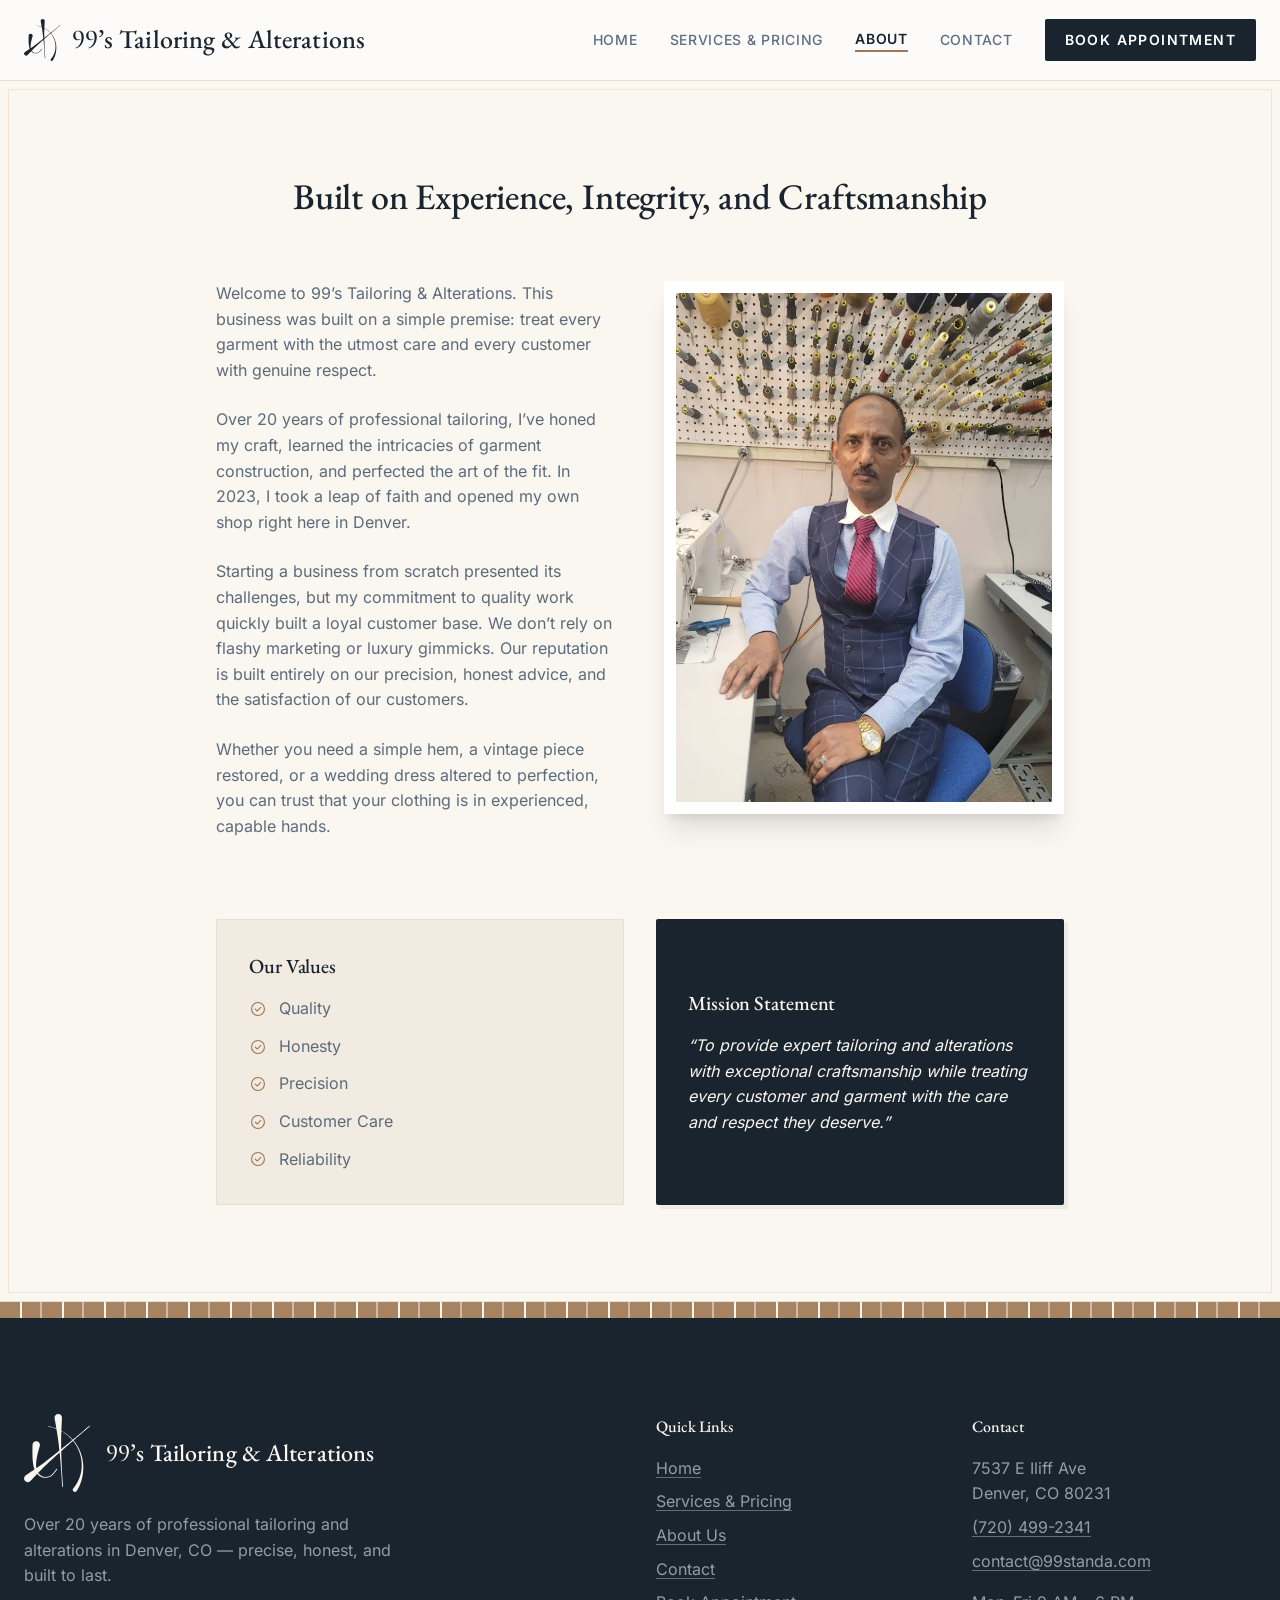
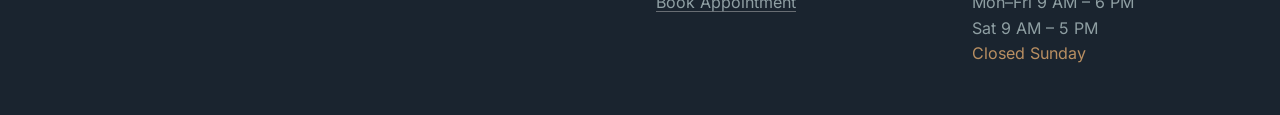
==== commit 0f82675c: "Add files via upload" ====
--- a/about/index.html
+++ b/about/index.html
@@ -123,10 +123,10 @@
         <div>
           <h2 class="text-sm font-medium text-slate-900 mb-4">Contact</h2>
           <ul class="space-y-2 text-sm text-slate-500">
-            <li>1582 S Parker Rd Ste 304<br>Denver, CO 80231</li>
+            <li>7537 E Iliff Ave<br>Denver, CO 80231</li>
             <li><a href="tel:+17204992341" class="hover:text-slate-900 transition-colors">(720) 499-2341</a></li>
             <li><a href="mailto:contact@99standa.com" class="hover:text-slate-900 transition-colors">contact@99standa.com</a></li>
-            <li class="pt-2">Mon–Thu 9 AM – 7 PM<br>Sat 9 AM – 5 PM · Sun 10 AM – 5 PM<br><span class="text-slate-400">Closed Friday</span></li>
+            <li class="pt-2">Mon–Fri 9 AM – 6 PM<br>Sat 9 AM – 5 PM<br><span class="text-slate-400">Closed Sunday</span></li>
           </ul>
         </div>
       </div>
